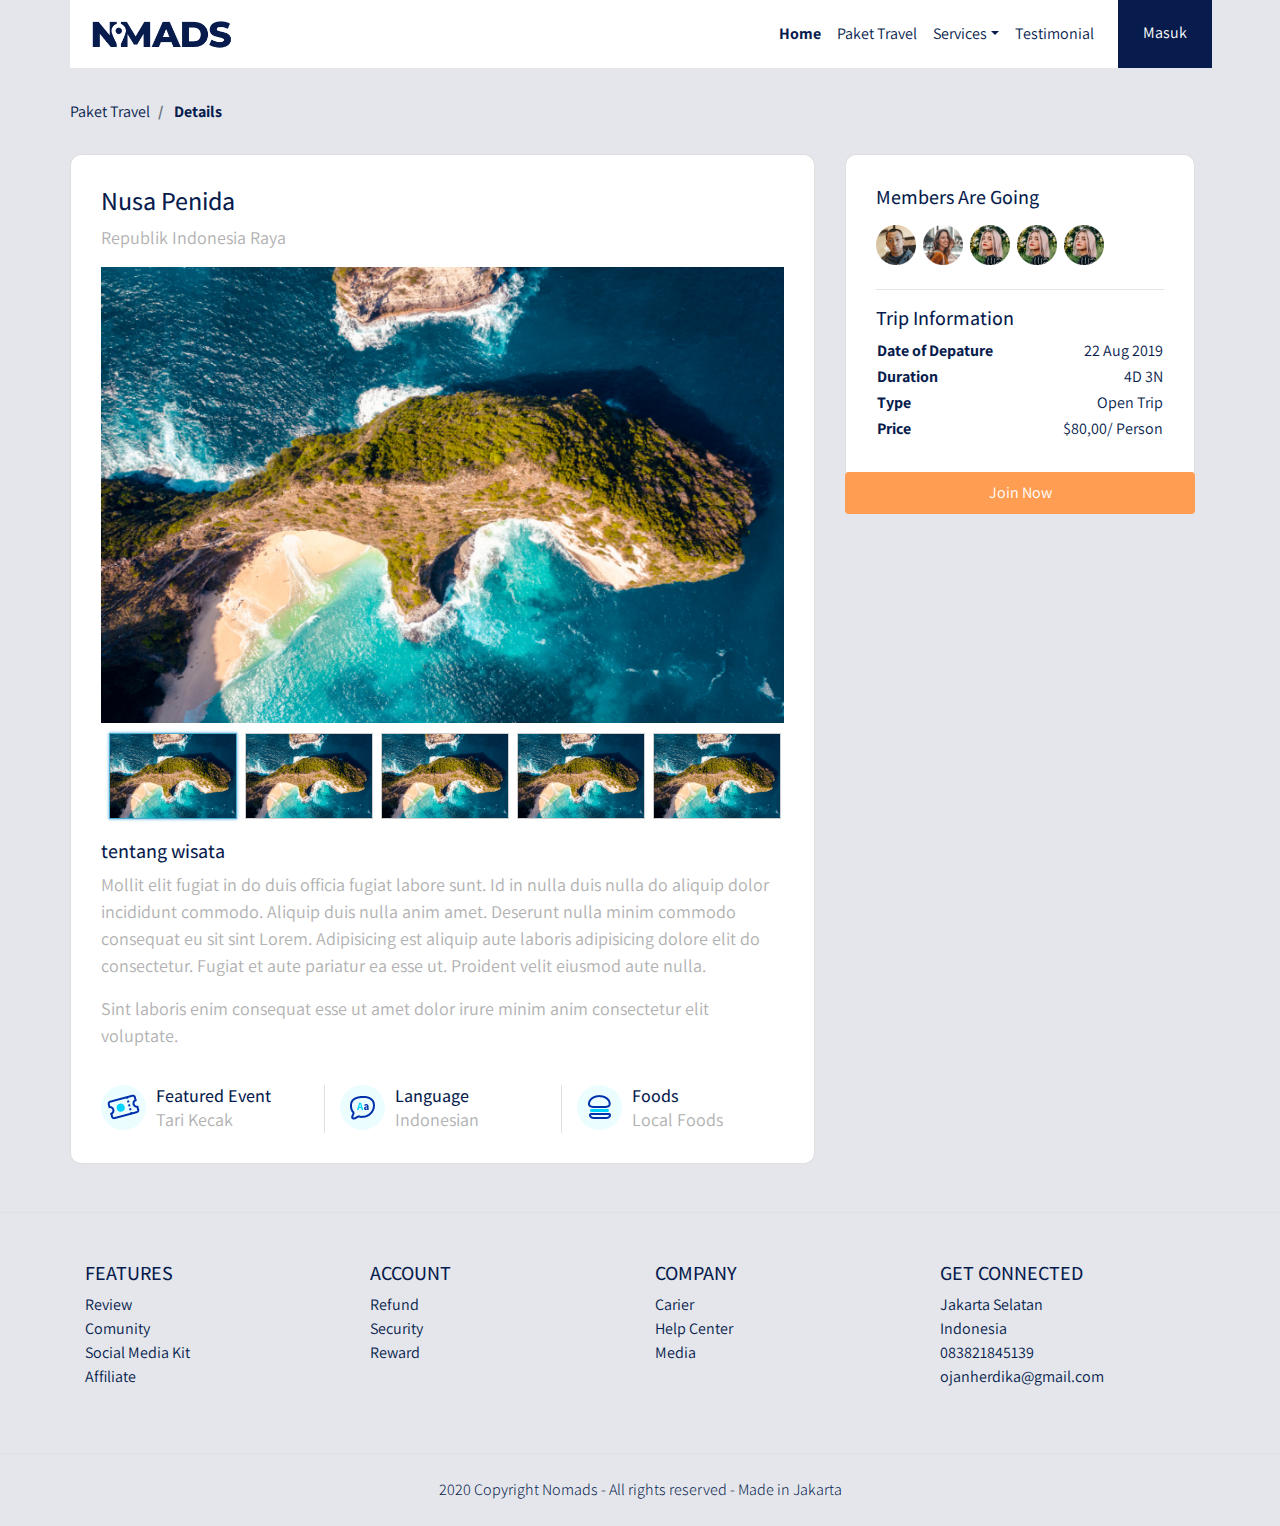
==== detail.html @ 0a081578 "add detail page (done)" ====
<!DOCTYPE html>
<html lang="en">

<head>
    <meta charset="UTF-8">
    <meta name="viewport" content="width=device-width, initial-scale=1.0">
    <link rel="stylesheet" href="frontend/libraries/bootstrap/css/bootstrap.css">
    <link rel="stylesheet" href="frontend/libraries/xzoom/xzoom.css">
    <link
        href="https://fonts.googleapis.com/css?family=Assistant:200,300,400,600,700,800|Playfair+Display:400,400i,500,500i,600,600i,700,700i,800,800i,900,900i&display=swap"
        rel="stylesheet">
    <link rel="stylesheet" href="frontend/styles/main.css">

    <title>Document</title>
</head>

<body>
    <!-- navbar -->
    <div class="container">
        <nav class="row navbar navbar-expand-lg navbar-light bg-white">
            <a href="#" class="navbar-brand"><img src="frontend/images/logo.png" alt="logo nomand"></a>
            <button class="navbar-toggler navbar-toggler-right" type="button" data-toggle="collapse"
                data-target="#navb">
                <span class="navbar-toggler-icon"></span>
            </button>
            <div class="collapse navbar-collapse" id="#navb">
                <ul class="navbar-nav ml-auto mr-3">
                    <li class="nav-item mx md-2">
                        <a href="#" class="nav-link active">Home</a>
                    </li>
                    <li class="nav-item mx md-2">
                        <a href="#" class="nav-link">Paket Travel</a>
                    </li>
                    <li class="nav-item dropdown">
                        <a href="#" class="nav-link dropdown-toggle" id="navbardrop" data-toggle="dropdown">Services</a>
                        <div class="dropdown-menu">
                            <a href="#" class="dropdown-item">Link1</a>
                            <a href="#" class="dropdown-item">Link2</a>
                            <a href="#" class="dropdown-item">Link3</a>
                        </div>
                    </li>
                    <li class="nav-item mx md-2">
                        <a href="#" class="nav-link">Testimonial</a>
                    </li>
                </ul>
                <!-- Moblie Button -->
                <form action="" class="form-inline d-sm-block d-md-none">
                    <button class="btn btn-login my-2 my-sm-0">
                        Masuk
                    </button>
                </form>
                <!-- Dekstop Button -->
                <form action="" class="form-inline my-2 my-lg-0 d-none d-md-block">
                    <button class="btn btn-login btn-navbar-right my-2 my-sm-0 px-4">
                        Masuk
                    </button>
                </form>
            </div>
        </nav>
    </div>
    <main>
        <section class="section-details-header"></section>

        <section class="section-details-content">
            <div class="container">
                <div class="row">
                    <div class="col p-0">
                        <nav>
                            <ol class="breadcrumb">
                                <li class="breadcrumb-item">
                                    Paket Travel
                                </li>
                                <li class="breadcrumb-item active">
                                    Details
                                </li>
                            </ol>
                        </nav>
                    </div>
                </div>
                <div class="row">
                    <div class="col-lg-8 pl-lg-0">
                        <div class="card card-details">
                            <h1>Nusa Penida</h1>
                            <p>Republik Indonesia Raya</p>
                            <div class="gallery">
                                <div class="xzoom-container">
                                    <img src="frontend/images/details-1.jpg" class="xzoom" id="xzoom-default"
                                        xoriginal="frontend/images/details-1.jpg">
                                </div>
                                <div class="xzoom-thumbs">
                                    <a href="frontend/images/details-1.jpg">
                                        <img src="frontend/images/details-1.jpg" class="xzoom-gallery" width="128"
                                            xpreview="frontend/images/details-1.jpg">
                                    </a>
                                    <a href="frontend/images/details-1.jpg">
                                        <img src="frontend/images/details-1.jpg" class="xzoom-gallery" width="128"
                                            xpreview="frontend/images/details-1.jpg">
                                    </a>
                                    <a href="frontend/images/details-1.jpg">
                                        <img src="frontend/images/details-1.jpg" class="xzoom-gallery" width="128"
                                            xpreview="frontend/images/details-1.jpg">
                                    </a>
                                    <a href="frontend/images/details-1.jpg">
                                        <img src="frontend/images/details-1.jpg" class="xzoom-gallery" width="128"
                                            xpreview="frontend/images/details-1.jpg">
                                    </a>
                                    <a href="frontend/images/details-1.jpg">
                                        <img src="frontend/images/details-1.jpg" class="xzoom-gallery" width="128"
                                            xpreview="frontend/images/details-1.jpg">
                                    </a>
                                </div>
                            </div>
                            <h2>tentang wisata</h2>
                            <p>Mollit elit fugiat in do duis officia fugiat labore sunt. Id in nulla duis nulla do
                                aliquip dolor incididunt commodo. Aliquip duis nulla anim amet. Deserunt nulla minim
                                commodo consequat eu sit sint Lorem. Adipisicing est aliquip aute laboris adipisicing
                                dolore elit do consectetur. Fugiat et aute pariatur ea esse ut. Proident velit eiusmod
                                aute nulla.</p>
                            <p>
                                Sint laboris enim consequat esse ut amet dolor irure minim anim consectetur elit
                                voluptate.
                            </p>
                            <div class="features row">
                                <div class="col-md-4">
                                    <img src="frontend/images/ic_event.png" alt="" class="features-image">
                                    <div class="description">
                                        <h3>Featured Event</h3>
                                        <p>Tari Kecak</p>
                                    </div>
                                </div>
                                <div class="col-md-4 border-left">
                                    <img src="frontend/images/ic_bahasa.png" alt="" class="features-image">
                                    <div class="description">
                                        <h3>Language</h3>
                                        <p>Indonesian</p>
                                    </div>
                                </div>
                                <div class="col-md-4 border-left">
                                    <img src="frontend/images/ic_foods.png" alt="" class="features-image">
                                    <div class="description">
                                        <h3>Foods</h3>
                                        <p>Local Foods</p>
                                    </div>
                                </div>
                            </div>
                        </div>
                    </div>
                    <div class="col lg-4">
                        <div class="card card-details card-right">
                            <h2>Members Are Going</h2>
                            <div class="members my-2">
                                <img src="frontend/images/avatar-1.png" alt="" class="member-image mr-1">
                                <img src="frontend/images/avatar-2.png" alt="" class="member-image mr-1">
                                <img src="frontend/images/avatar-3.png" alt="" class="member-image mr-1">
                                <img src="frontend/images/avatar-3.png" alt="" class="member-image mr-1">
                                <img src="frontend/images/avatar-3.png" alt="" class="member-image mr-1">
                            </div>
                            <hr>
                            <h2>Trip Information</h2>
                            <table class="trip-information">
                                <tr>
                                    <th width="50%">Date of Depature</th>
                                    <td width="50%" class="text-right"> 22 Aug 2019</td>
                                </tr>
                                <tr>
                                    <th width="50%">Duration</th>
                                    <td width="50%" class="text-right"> 4D 3N</td>
                                </tr>
                                <tr>
                                    <th width="50%">Type</th>
                                    <td width="50%" class="text-right"> Open Trip</td>
                                </tr>
                                <tr>
                                    <th width="50%">Price</th>
                                    <td width="50%" class="text-right"> $80,00/ Person</td>
                                </tr>
                            </table>
                        </div>
                        <div class="join-container">
                            <a href="#" class="btn btn-block btn-join-now mt-3 py-2">
                                Join Now
                            </a>
                        </div>
                    </div>
                </div>
            </div>
        </section>
    </main>
    <footer class="section-footer mt-5 mb-4 border-top">
        <div class="container pt-5 pb-5">
            <div class="row justify-content-center">
                <div class="col-12">
                    <div class="row">
                        <div class="col-12 col-lg-3">
                            <h5>FEATURES</h5>
                            <ul class="list-unstyled">
                                <li><a href="#">Review</a></li>
                                <li><a href="#">Comunity</a></li>
                                <li><a href="#">Social Media Kit</a></li>
                                <li><a href="#">Affiliate</a></li>
                            </ul>
                        </div>
                        <div class="col-12 col-lg-3">
                            <h5>ACCOUNT</h5>
                            <ul class="list-unstyled">
                                <li><a href="#">Refund</a></li>
                                <li><a href="#">Security</a></li>
                                <li><a href="#">Reward</a></li>
                            </ul>
                        </div>
                        <div class="col-12 col-lg-3">
                            <h5>COMPANY</h5>
                            <ul class="list-unstyled">
                                <li><a href="#">Carier</a></li>
                                <li><a href="#">Help Center</a></li>
                                <li><a href="#">Media</a></li>
                            </ul>
                        </div>
                        <div class="col-12 col-lg-3">
                            <h5>GET CONNECTED</h5>
                            <ul class="list-unstyled">
                                <li><a href="#">Jakarta Selatan</a></li>
                                <li><a href="#">Indonesia</a></li>
                                <li><a href="#">083821845139</a></li>
                                <li><a href="#">ojanherdika@gmail.com</a></li>
                            </ul>
                        </div>
                    </div>
                </div>
            </div>
        </div>
        <div class="container-fluid">
            <div class="row border-top justify-content-center align-items-center pt-4">
                <div class="col-auto text-gray-500 font-weight-light">
                    2020 Copyright Nomads - All rights reserved - Made in Jakarta
                </div>
            </div>
        </div>
    </footer>
    <script src="frontend/libraries/jquery/jquery-3.4.1.min.js"></script>
    <script src="frontend/libraries/bootstrap/js/bootstrap.js"></script>
    <script src="frontend/libraries/retina/retina.min.js"></script>
    <script src="frontend/libraries/xzoom/xzoom.min.js"></script>
    <script>
        $(document).ready(function () {
            $('.xzoom, .xzoom-gallery').xzoom({
                zoomWidth: 500,
                title: false,
                tint: '#333',
                xoffset: 15
            });
        });
    </script>
</body>

</html>
---- frontend/libraries/xzoom/xzoom.css ----
/* Compatibility styles for frameworks like bootstrap, foundation e.t.c */
.xzoom-source img, .xzoom-preview img, .xzoom-lens img {
  display: block;
  max-width: none;
  max-height: none;
  -webkit-transition: none;
  -moz-transition: none;
  -o-transition: none;
  transition: none;
}
/* --------------- */

/* xZoom Styles below */
.xzoom-container { 
  display: inline-block;
}

.xzoom-thumbs {
  text-align: center;
  margin-bottom: 10px;
}

.xzoom { 
  -webkit-box-shadow: 0px 0px 5px 0px rgba(0,0,0,0.5);
  -moz-box-shadow: 0px 0px 5px 0px rgba(0,0,0,0.5);
  box-shadow: 0px 0px 5px 0px rgba(0,0,0,0.5);  
}
.xzoom2, .xzoom3, .xzoom4, .xzoom5 {
  -webkit-box-shadow: 0px 0px 5px 0px rgba(0,0,0,0.5);
  -moz-box-shadow: 0px 0px 5px 0px rgba(0,0,0,0.5);
  box-shadow: 0px 0px 5px 0px rgba(0,0,0,0.5);
}

/* Thumbs */
.xzoom-gallery, .xzoom-gallery2, .xzoom-gallery3, .xzoom-gallery4, .xzoom-gallery5 {
  border: 1px solid #cecece;
  margin-left: 5px;
  margin-bottom: 10px;
}

.xzoom-source, .xzoom-hidden {
  display: block;
  position: static;
  float: none;
  clear: both;
}

/* Everything out of border is hidden */
.xzoom-hidden {
  overflow: hidden;
}

/* Preview */
.xzoom-preview {
  border: 1px solid #888;
  background: #2f4f4f;
  box-shadow: -0px -0px 10px rgba(0,0,0,0.50);
}

/* Lens */
.xzoom-lens {
  border: 1px solid #555;
  box-shadow: -0px -0px 10px rgba(0,0,0,0.50);
  cursor: crosshair;
}

/* Loading */
.xzoom-loading {
  background-position: center center;
  background-repeat: no-repeat;
  border-radius: 100%;
  opacity: .7;
  background: url(../images/xloading.gif);
  width: 48px;
  height: 48px;
}

/* Additional class that applied to thumb when it is active */
.xactive {
  -webkit-box-shadow: 0px 0px 3px 0px rgba(74,169,210,1);
  -moz-box-shadow: 0px 0px 3px 0px rgba(74,169,210,1);
  box-shadow: 0px 0px 3px 0px rgba(74,169,210,1); 
  border: 1px solid #4aaad2;
}

/* Caption */
.xzoom-caption {
  position: absolute;
  bottom: -43px;
  left: 0;
  background: #000;
  width: 100%;
  text-align: left;
}

.xzoom-caption span {
  color: #fff;
  font-family: Arial, sans-serif;
  display: block;
  font-size: 0.75em;
  font-weight: bold;
  padding: 10px;
}
---- frontend/styles/main.css ----
body {
  background-color: #e4e6eb;
  font-family: 'Assistant', sans-serif;
  color: #071C4d;
}

.navbar-brand img {
  max-height: 40px;
}

.navbar-light .navbar-nav .nav-link {
  color: #071c4d;
}

.navbar-light .navbar-nav .nav-link.active {
  font-weight: bold;
  color: #071c4d !important;
}

.btn-navbar-right {
  margin-top: -10px !important;
  margin-bottom: -8px !important;
  margin-right: -18px !important;
  height: 70px;
  border-radius: 0px;
}

.btn-login {
  background-color: #071C4d;
  color: #ffffff;
}

.btn-login:hover {
  background-color: #1E3771;
  color: #ffffff;
}

header {
  padding: 180px 0 165px;
  background-image: url("../images/header.jpg");
  background-size: cover;
  margin-top: -70px;
}

header h1,
header p {
  color: white;
}

header h1 {
  font-family: 'Playfair Display', serif;
  font-weight: bold;
  font-size: 50px;
}

header p {
  font-size: 22px;
}

header .btn-get-started {
  background-color: #ff9e53;
  color: white;
}

header .btn-get-started:hover {
  background-color: #ffaa69;
  color: white;
}

.section-stats {
  margin-top: -50px;
}

.section-stats .stats-detail {
  padding: 15px;
  background-color: white;
  padding-left: 40px;
}

.section-stats h2 {
  font-size: 30px;
  margin-bottom: 0;
}

.section-stats p {
  font-size: 20px;
  font-weight: lighter;
}

.section-popular {
  min-height: 540px;
  background-color: #051334;
  margin-top: -62px;
  margin-bottom: -230px;
}

.section-popular .section-popular-heading {
  margin-top: 150px;
}

.section-popular .section-popular-heading h2,
.section-popular .section-popular-heading p {
  color: white;
}

.section-popular .section-popular-heading h2 {
  font-family: 'Playfair Display', serif;
  font-weight: bold;
  font-size: 40px;
}

.section-popular .section-popular-heading p {
  font-size: 18px;
}

.section-popular-content .section-popular-travel .card-travel {
  min-height: 380px;
  background-color: white;
  color: white;
  padding: 30px;
  background-size: cover;
  margin-bottom: 20px;
}

.section-popular-content .section-popular-travel .travel-country {
  font-size: 18px;
  color: white;
}

.section-popular-content .section-popular-travel .travel-location {
  font-size: 26px;
  color: white;
}

.section-popular-content .section-popular-travel .travel-button .btn-travel-details {
  background-color: #ff9e53;
  color: white;
}

.section-popular-content .section-popular-travel .travel-button .btn-travel-details:hover {
  background-color: #ffaa69;
  color: white;
}

.section-networks {
  background-color: white;
  margin-top: -170px;
  padding-top: 240px;
  padding-bottom: 50px;
}

.section-networks h2 {
  font-family: 'Playfair Display', serif;
  font-weight: bold;
  font-size: 40px;
}

.section-networks p {
  font-size: 18px;
}

.section-networks img {
  max-width: 100%;
}

.section-testimonial-heading {
  padding-top: 50px;
  min-height: 506px;
  background: -webkit-gradient(linear, left top, left bottom, from(white), to(#f7f9ff));
  background: linear-gradient(white 0%, #f7f9ff 100%);
}

.section-testimonial-heading h2 {
  font-family: 'Playfair Display', serif;
  font-weight: bold;
  font-size: 40px;
}

.section-testimonial-heading p {
  font-size: 18px;
}

.section-testimonial-content {
  margin-top: -300px;
  padding-bottom: 50px;
}

.section-testimonial-content .card-testimonial {
  padding: 40px 20px 10px;
  border-radius: 11px;
  margin-bottom: 20px;
}

.section-testimonial-content .card-testimonial .testimonial-content {
  min-height: 380px;
}

.section-testimonial-content .card-testimonial h3 {
  font-size: 22px;
}

.section-testimonial-content .card-testimonial .testimonial {
  font-weight: 200;
  font-size: 26px;
  text-align: center;
  color: #6e6e6e;
  min-height: 160px;
}

.section-testimonial-content .card-testimonial .trip-to {
  font-weight: normal;
  font-size: 22px;
  color: #6e6e6e;
}

.section-testimonial-content .card-testimonial hr {
  margin-left: 20px;
  scroll-margin-right: 20px;
}

.section-testimonial-content .btn-get-started {
  background-color: #ff9e53;
  color: #fff;
}

.section-testimonial-content .btn-get-started:hover {
  background-color: #ffaa69;
  color: #fff;
}

.section-testimonial-content .btn-need-help {
  background-color: #f2f2f2;
  color: #c3c3c3;
}

.section-testimonial-content .btn-need-help:hover {
  background-color: #FAFAFA;
  color: #c3c3c3;
}

.section-footer a {
  color: #071C4d;
}

.section-details-header {
  min-height: 310px;
  background: #e4e6eb;
  margin-top: -68px;
}

.section-details-content {
  margin-top: -210px;
  min-height: 100vh;
}

.section-details-content .breadcrumb {
  background-color: transparent;
  padding: 0;
  margin-bottom: 30px;
}

.section-details-content .breadcrumb-item.active {
  font-weight: bold;
  color: #071c4d;
}

.section-details-content .card-details {
  padding: 30px;
  border-radius: 11px;
}

.section-details-content .card-details h1 {
  font-size: 26px;
}

.section-details-content .card-details h2 {
  font-size: 20px;
}

.section-details-content .card-details p {
  font-size: 18px;
  color: #b1b1b1;
}

.section-details-content .card-right {
  border-bottom-left-radius: 0;
  border-bottom-right-radius: 0;
  border-bottom: 0;
}

.section-details-content .features {
  margin-top: 20px;
}

.section-details-content .features h3 {
  font-size: 18px;
  color: #071C4d;
  margin-bottom: 0;
}

.section-details-content .features p {
  margin-bottom: 0;
}

.section-details-content .features .description {
  margin-left: 10px;
  overflow: hidden;
  float: left;
}

.section-details-content .features .features-image {
  width: 45px;
  height: 45px;
  float: left;
}

.section-details-content .gallery .xzoom-container {
  display: block;
}

.section-details-content .gallery .xzoom-container .xzoom {
  width: 100%;
  -webkit-box-shadow: none;
          box-shadow: none;
  margin-bottom: 10px;
}

.section-details-content .gallery .xzoom-container .xactive {
  border: 3px solid #1abc9c;
  -webkit-box-shadow: none;
          box-shadow: none;
}

.section-details-content .members .member-image {
  width: 40px;
  height: 40px;
}

.section-details-content .join-container {
  margin-top: -16px;
}

.section-details-content .btn-join-now {
  background-color: #ff9e53;
  color: white;
  border-radius: none;
}

.section-details-content .btn-join-now:hover {
  background-color: #f1bc93;
  color: white;
}
/*# sourceMappingURL=main.css.map */
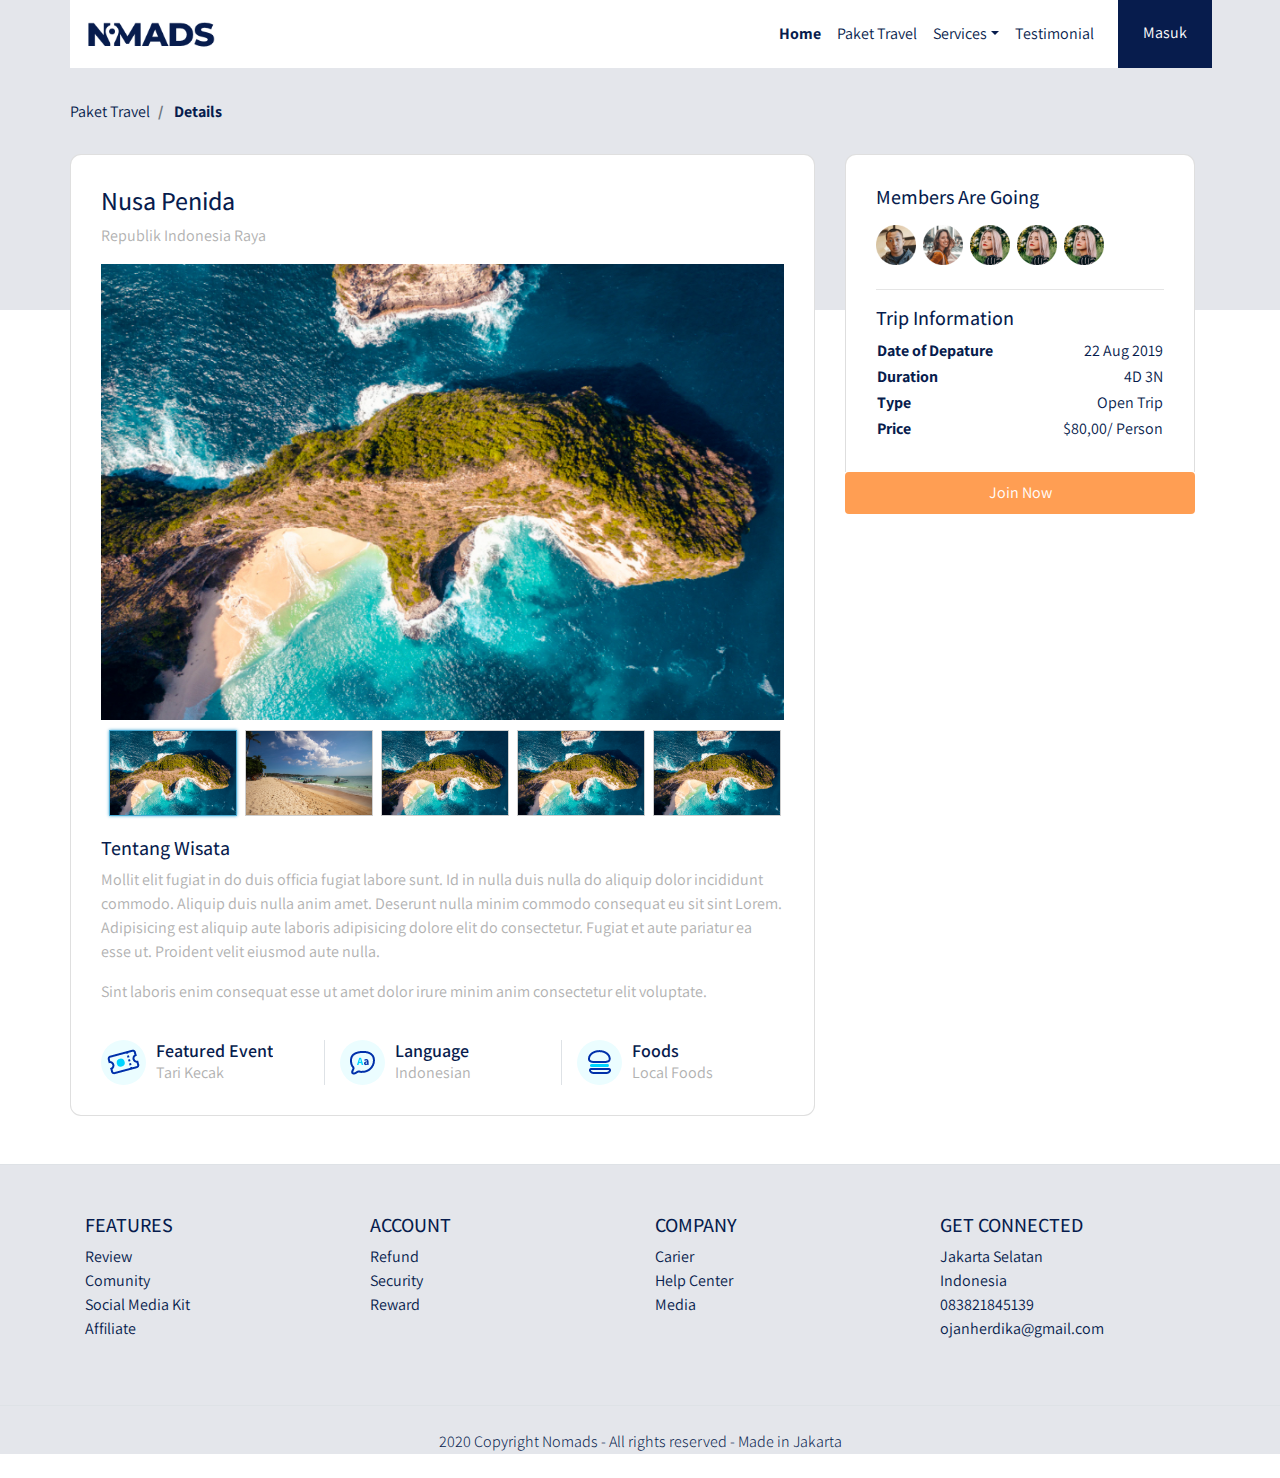
==== commit 53c52aa9: "SLICING DONE!" ====
--- a/detail.html
+++ b/detail.html
@@ -92,9 +92,9 @@
                                         <img src="frontend/images/details-1.jpg" class="xzoom-gallery" width="128"
                                             xpreview="frontend/images/details-1.jpg">
                                     </a>
-                                    <a href="frontend/images/details-1.jpg">
-                                        <img src="frontend/images/details-1.jpg" class="xzoom-gallery" width="128"
-                                            xpreview="frontend/images/details-1.jpg">
+                                    <a href="frontend/images/details-2.jpg">
+                                        <img src="frontend/images/details-2.jpg" class="xzoom-gallery" width="128"
+                                            xpreview="frontend/images/details-2.jpg">
                                     </a>
                                     <a href="frontend/images/details-1.jpg">
                                         <img src="frontend/images/details-1.jpg" class="xzoom-gallery" width="128"
@@ -110,7 +110,7 @@
                                     </a>
                                 </div>
                             </div>
-                            <h2>tentang wisata</h2>
+                            <h2>Tentang Wisata</h2>
                             <p>Mollit elit fugiat in do duis officia fugiat labore sunt. Id in nulla duis nulla do
                                 aliquip dolor incididunt commodo. Aliquip duis nulla anim amet. Deserunt nulla minim
                                 commodo consequat eu sit sint Lorem. Adipisicing est aliquip aute laboris adipisicing
@@ -177,7 +177,7 @@
                             </table>
                         </div>
                         <div class="join-container">
-                            <a href="#" class="btn btn-block btn-join-now mt-3 py-2">
+                            <a href="checkout.html" class="btn btn-block btn-join-now mt-3 py-2">
                                 Join Now
                             </a>
                         </div>
--- a/frontend/styles/main.css
+++ b/frontend/styles/main.css
@@ -1,5 +1,4 @@
 body {
-  background-color: #e4e6eb;
   font-family: 'Assistant', sans-serif;
   color: #071C4d;
 }
@@ -238,6 +237,10 @@
   color: #c3c3c3;
 }
 
+.section-footer {
+  background-color: #e4e6eb;
+}
+
 .section-footer a {
   color: #071C4d;
 }
@@ -278,8 +281,81 @@
 }
 
 .section-details-content .card-details p {
-  font-size: 18px;
   color: #b1b1b1;
+}
+
+.section-details-content h3 {
+  font-size: 14px;
+  font-weight: 600;
+  color: #071c4d;
+}
+
+.section-details-content .disclaimer {
+  font-size: 18px;
+  font-weight: 300;
+  color: #b1b1b1;
+}
+
+.section-details-content .gj-datepicker .datepicker {
+  border-right: 0;
+}
+
+.section-details-content .gj-datepicker .input-group-append .btn {
+  padding-right: 30px;
+}
+
+.section-details-content .trip-information .text-blue {
+  color: #071C4d;
+  font-weight: bold;
+}
+
+.section-details-content .trip-information .text-orange {
+  color: #ff9e53;
+  font-weight: bold;
+}
+
+.section-details-content .payment-instruction {
+  font-weight: 300;
+  font-size: 14px;
+  color: #b1b1b1;
+}
+
+.section-details-content .bank .bank-item h3 {
+  font-size: 18px;
+  color: #071C4d;
+  margin-bottom: 0;
+}
+
+.section-details-content .bank .bank-item p {
+  margin-bottom: 0;
+}
+
+.section-details-content .bank .bank-item .description {
+  padding-left: 10px;
+  overflow: hidden;
+  float: left;
+}
+
+.section-details-content .bank .bank-item .description p {
+  font-weight: normal;
+  font-size: 16px;
+  color: #071C4d;
+}
+
+.section-details-content .bank .bank-image {
+  width: 45px;
+  height: 45px;
+  float: left;
+}
+
+.section-details-content .btn-add-now {
+  background-color: #071C4d;
+  color: #ffffff;
+}
+
+.section-details-content .btn-add-now:hover {
+  background-color: #183886;
+  color: #ffffff;
 }
 
 .section-details-content .card-right {
@@ -350,4 +426,31 @@
   background-color: #f1bc93;
   color: white;
 }
+
+.section-success {
+  height: 90vh;
+}
+
+.section-success h1 {
+  font-weight: 600;
+  font-size: 26px;
+  color: #071C4d;
+}
+
+.section-success p {
+  font-weight: 300;
+  font-size: 18px;
+  color: #b1b1b1;
+}
+
+.section-success .btn-home-page {
+  border-radius: 4px;
+  background-color: #071C4d;
+  color: white;
+}
+
+.section-success .btn-home-page:hover {
+  background-color: #2a488e;
+  color: white;
+}
 /*# sourceMappingURL=main.css.map */